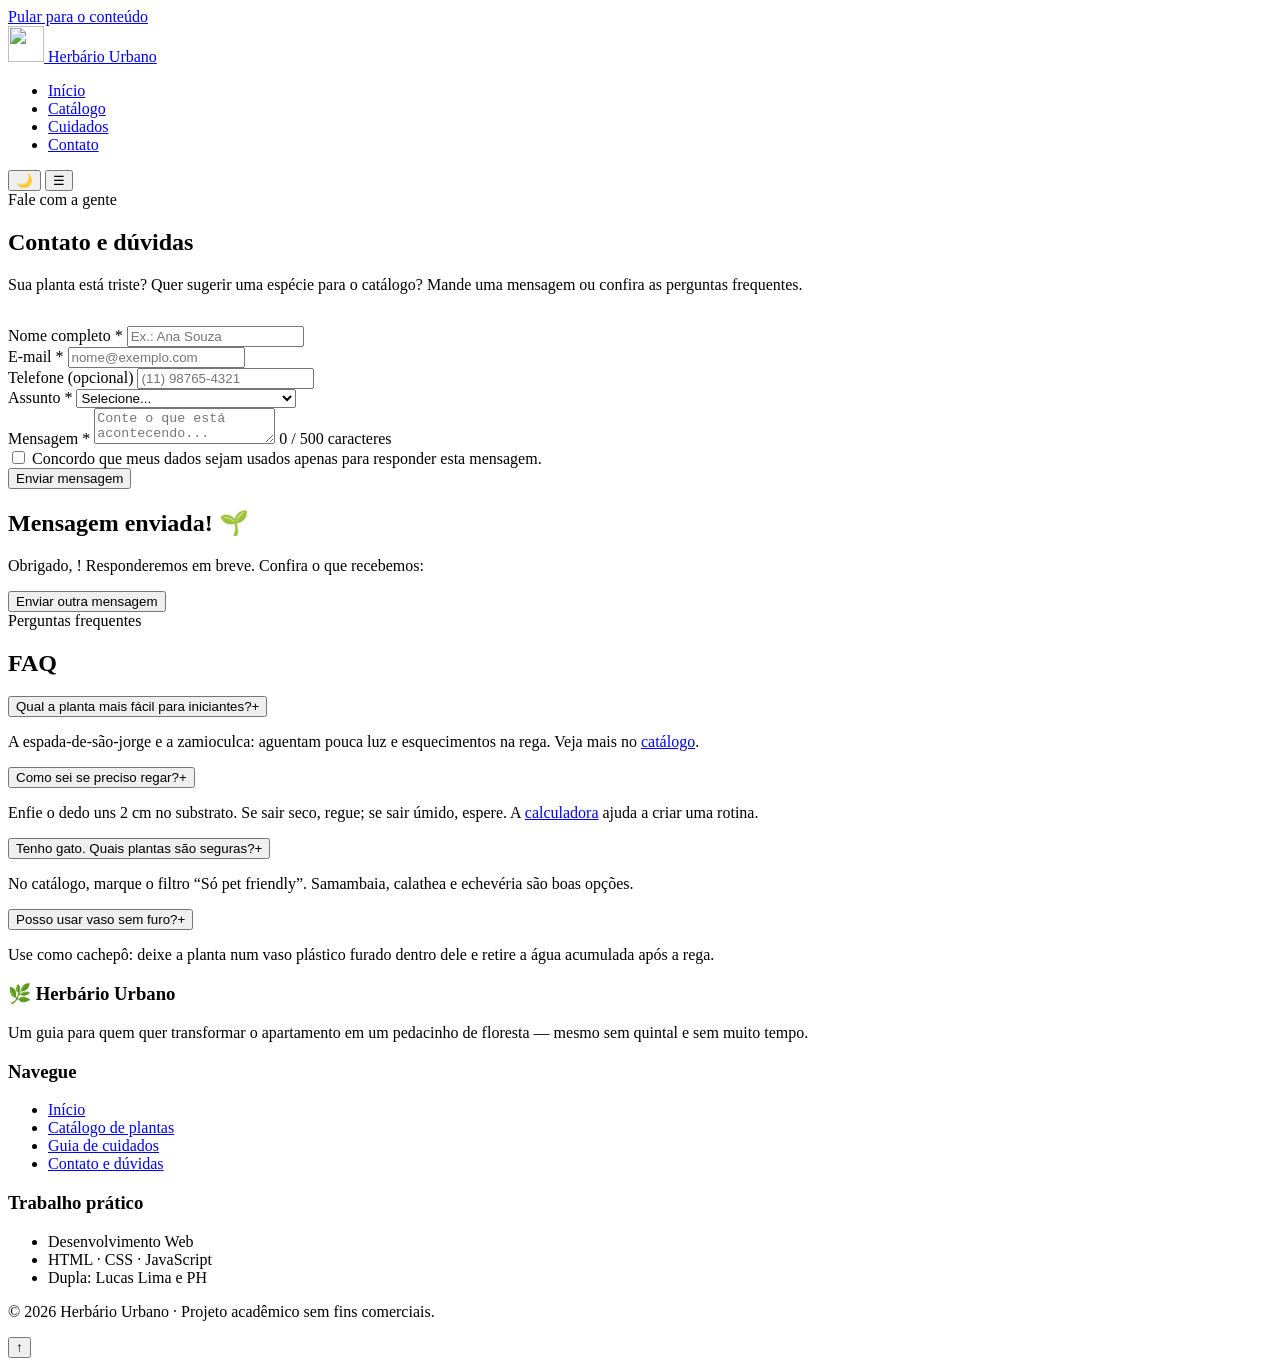
==== contato.html @ 374f01f7 "Add files via upload" ====
<!DOCTYPE html>
<html lang="pt-BR">
<head>
  <meta charset="UTF-8">
  <meta name="viewport" content="width=device-width, initial-scale=1.0">
  <meta name="description" content="Entre em contato e tire suas dúvidas sobre plantas.">
  <title>Contato | Herbário Urbano</title>
  <link rel="icon" href="img/logo.svg" type="image/svg+xml">
  <link rel="preconnect" href="https://fonts.googleapis.com">
  <link rel="preconnect" href="https://fonts.gstatic.com" crossorigin>
  <link href="https://fonts.googleapis.com/css2?family=Fraunces:wght@600;700&family=Inter:wght@400;500;600&display=swap" rel="stylesheet">
  <link rel="stylesheet" href="css/style.css">
</head>
<body>
  <a class="pular-link" href="#conteudo">Pular para o conteúdo</a>

  <header class="cabecalho">
    <nav class="nav container" aria-label="Navegação principal">
      <a href="index.html" class="logo">
        <img src="img/logo.svg" alt="" width="36" height="36">
        Herbário Urbano
      </a>
      <ul class="nav-lista" id="menu">
          <li><a href="index.html">Início</a></li>
          <li><a href="plantas.html">Catálogo</a></li>
          <li><a href="cuidados.html">Cuidados</a></li>
          <li><a href="contato.html" class="ativo" aria-current="page">Contato</a></li>
      </ul>
      <div class="nav-acoes">
        <button class="botao-icone tema-toggle" type="button" aria-label="Ativar tema escuro">🌙</button>
        <button class="botao-icone menu-toggle" type="button" aria-label="Abrir menu" aria-controls="menu" aria-expanded="false">☰</button>
      </div>
    </nav>
  </header>

  <main id="conteudo">
    <section class="pagina-topo container">
      <span class="etiqueta">Fale com a gente</span>
      <h1>Contato e dúvidas</h1>
      <p>Sua planta está triste? Quer sugerir uma espécie para o catálogo? Mande uma mensagem ou confira as perguntas frequentes.</p>
    </section>

    <section class="secao" style="padding-top:1rem">
      <div class="container duas-colunas">
        <div class="form-card">
          <form id="form-contato" novalidate>
            <div class="campo">
              <label for="nome">Nome completo *</label>
              <input type="text" id="nome" name="nome" autocomplete="name" placeholder="Ex.: Ana Souza">
              <span class="msg-erro" aria-live="polite"></span>
            </div>

            <div class="campo">
              <label for="email">E-mail *</label>
              <input type="email" id="email" name="email" autocomplete="email" placeholder="nome@exemplo.com">
              <span class="msg-erro" aria-live="polite"></span>
            </div>

            <div class="campo">
              <label for="telefone">Telefone (opcional)</label>
              <input type="tel" id="telefone" name="telefone" autocomplete="tel" placeholder="(11) 98765-4321">
              <span class="msg-erro" aria-live="polite"></span>
            </div>

            <div class="campo">
              <label for="assunto">Assunto *</label>
              <select id="assunto" name="assunto">
                <option value="">Selecione...</option>
                <option value="ajuda">Preciso de ajuda com uma planta</option>
                <option value="sugestao">Sugerir planta para o catálogo</option>
                <option value="elogio">Elogio ou crítica</option>
                <option value="outro">Outro assunto</option>
              </select>
              <span class="msg-erro" aria-live="polite"></span>
            </div>

            <div class="campo">
              <label for="mensagem">Mensagem *</label>
              <textarea id="mensagem" name="mensagem" maxlength="500" placeholder="Conte o que está acontecendo..."></textarea>
              <span class="contador" id="contador">0 / 500 caracteres</span>
              <span class="msg-erro" aria-live="polite"></span>
            </div>

            <div class="campo">
              <div class="checkbox">
                <input type="checkbox" id="termos" name="termos">
                <label for="termos">Concordo que meus dados sejam usados apenas para responder esta mensagem.</label>
              </div>
              <span class="msg-erro" aria-live="polite"></span>
            </div>

            <button class="botao" type="submit">Enviar mensagem</button>
          </form>

          <div class="sucesso-envio" id="sucesso-envio" tabindex="-1" aria-live="polite">
            <h2>Mensagem enviada! 🌱</h2>
            <p>Obrigado, <strong id="sucesso-nome"></strong>! Responderemos em breve. Confira o que recebemos:</p>
            <dl></dl>
            <button class="botao botao-secundario" type="button" id="nova-mensagem">Enviar outra mensagem</button>
          </div>
        </div>

        <aside>
          <span class="etiqueta">Perguntas frequentes</span>
          <h2>FAQ</h2>
          <div class="faq">
            <div class="faq-item">
              <button class="faq-pergunta" type="button" aria-expanded="false">Qual a planta mais fácil para iniciantes?<span aria-hidden="true">+</span></button>
              <div class="faq-resposta"><p>A espada-de-são-jorge e a zamioculca: aguentam pouca luz e esquecimentos na rega. Veja mais no <a href="plantas.html">catálogo</a>.</p></div>
            </div>
            <div class="faq-item">
              <button class="faq-pergunta" type="button" aria-expanded="false">Como sei se preciso regar?<span aria-hidden="true">+</span></button>
              <div class="faq-resposta"><p>Enfie o dedo uns 2 cm no substrato. Se sair seco, regue; se sair úmido, espere. A <a href="cuidados.html#calculadora">calculadora</a> ajuda a criar uma rotina.</p></div>
            </div>
            <div class="faq-item">
              <button class="faq-pergunta" type="button" aria-expanded="false">Tenho gato. Quais plantas são seguras?<span aria-hidden="true">+</span></button>
              <div class="faq-resposta"><p>No catálogo, marque o filtro “Só pet friendly”. Samambaia, calathea e echevéria são boas opções.</p></div>
            </div>
            <div class="faq-item">
              <button class="faq-pergunta" type="button" aria-expanded="false">Posso usar vaso sem furo?<span aria-hidden="true">+</span></button>
              <div class="faq-resposta"><p>Use como cachepô: deixe a planta num vaso plástico furado dentro dele e retire a água acumulada após a rega.</p></div>
            </div>
          </div>
        </aside>
      </div>
    </section>
  </main>

  <footer class="rodape">
    <div class="container">
      <div class="rodape-grade">
        <section>
          <h3>🌿 Herbário Urbano</h3>
          <p>Um guia para quem quer transformar o apartamento em um pedacinho de floresta — mesmo sem quintal e sem muito tempo.</p>
        </section>
        <nav aria-label="Links do rodapé">
          <h3>Navegue</h3>
          <ul>
            <li><a href="index.html">Início</a></li>
            <li><a href="plantas.html">Catálogo de plantas</a></li>
            <li><a href="cuidados.html">Guia de cuidados</a></li>
            <li><a href="contato.html">Contato e dúvidas</a></li>
          </ul>
        </nav>
        <section>
          <h3>Trabalho prático</h3>
          <ul>
            <li>Desenvolvimento Web</li>
            <li>HTML · CSS · JavaScript</li>
            <li>Dupla: Lucas Lima e PH</li>
          </ul>
        </section>
      </div>
      <p class="rodape-base">© <span id="ano-atual">2026</span> Herbário Urbano · Projeto acadêmico sem fins comerciais.</p>
    </div>
  </footer>

  <button class="botao-icone voltar-topo" type="button" aria-label="Voltar ao topo">↑</button>

  <script src="js/dados.js"></script>
  <script src="js/main.js"></script>
  <script src="js/contato.js"></script>
</body>
</html>
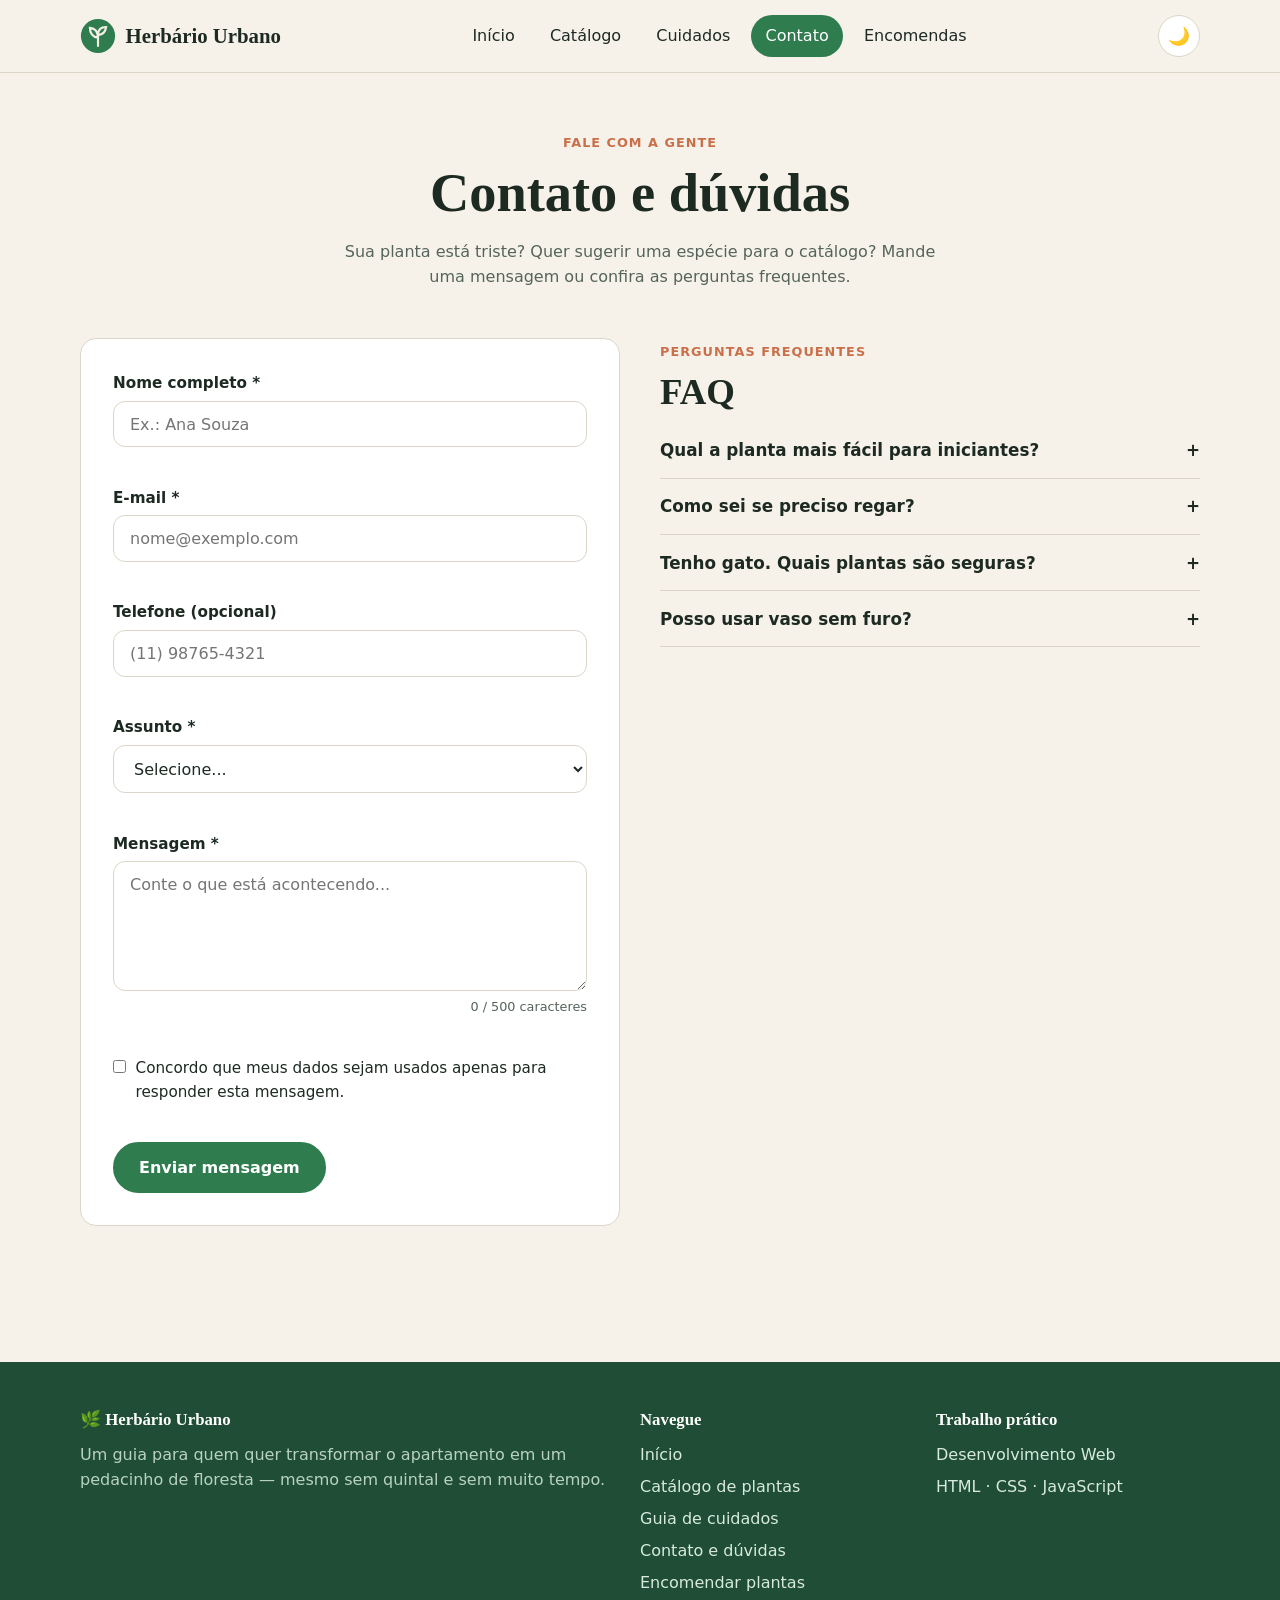
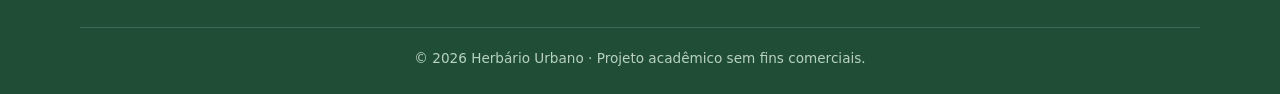
==== commit 2afd9557: "Add files via upload" ====
--- a/contato.html
+++ b/contato.html
@@ -25,6 +25,7 @@
           <li><a href="plantas.html">Catálogo</a></li>
           <li><a href="cuidados.html">Cuidados</a></li>
           <li><a href="contato.html" class="ativo" aria-current="page">Contato</a></li>
+          <li><a href="encomendas.html">Encomendas</a></li>
       </ul>
       <div class="nav-acoes">
         <button class="botao-icone tema-toggle" type="button" aria-label="Ativar tema escuro">🌙</button>
@@ -140,6 +141,7 @@
             <li><a href="plantas.html">Catálogo de plantas</a></li>
             <li><a href="cuidados.html">Guia de cuidados</a></li>
             <li><a href="contato.html">Contato e dúvidas</a></li>
+            <li><a href="encomendas.html">Encomendar plantas</a></li>
           </ul>
         </nav>
         <section>
@@ -147,7 +149,6 @@
           <ul>
             <li>Desenvolvimento Web</li>
             <li>HTML · CSS · JavaScript</li>
-            <li>Dupla: Lucas Lima e PH</li>
           </ul>
         </section>
       </div>
--- a/css/style.css
+++ b/css/style.css
@@ -0,0 +1,792 @@
+/* =========================================================
+   Herbário Urbano — folha de estilos principal
+   Organização:
+   1. Variáveis e reset
+   2. Tipografia e elementos base
+   3. Cabeçalho e navegação
+   4. Componentes (botões, cards, tabelas, formulários, modal)
+   5. Seções específicas das páginas
+   6. Rodapé
+   7. Animações
+   8. Responsividade
+   ========================================================= */
+
+/* ---------- 1. Variáveis e reset ---------- */
+:root {
+  --verde-escuro: #1f4d36;
+  --verde: #2f7d4f;
+  --verde-claro: #e5efe0;
+  --terracota: #c96f4a;
+  --areia: #f6f2e9;
+  --texto: #1d2a22;
+  --texto-suave: #55645a;
+  --branco: #ffffff;
+  --borda: #dcd6c8;
+  --erro: #b3261e;
+  --sucesso: #2f7d4f;
+  --sombra: 0 8px 24px rgba(31, 77, 54, 0.12);
+  --raio: 16px;
+  --fonte-titulo: "Fraunces", Georgia, serif;
+  --fonte-texto: "Inter", system-ui, -apple-system, "Segoe UI", sans-serif;
+  --largura-max: 1120px;
+}
+
+/* Tema escuro (ativado via JavaScript) */
+body.tema-escuro {
+  --verde-claro: #23332a;
+  --areia: #141c17;
+  --texto: #eef3ec;
+  --texto-suave: #a9b8ad;
+  --branco: #1c2620;
+  --borda: #34453a;
+  --sombra: 0 8px 24px rgba(0, 0, 0, 0.4);
+}
+
+*,
+*::before,
+*::after {
+  box-sizing: border-box;
+  margin: 0;
+  padding: 0;
+}
+
+html {
+  scroll-behavior: smooth;
+}
+
+/* ---------- 2. Tipografia e elementos base ---------- */
+body {
+  font-family: var(--fonte-texto);
+  background: var(--areia);
+  color: var(--texto);
+  line-height: 1.6;
+  transition: background 0.3s, color 0.3s;
+}
+
+h1,
+h2,
+h3 {
+  font-family: var(--fonte-titulo);
+  line-height: 1.2;
+  color: var(--texto);
+}
+
+h1 { font-size: clamp(2rem, 5vw, 3.4rem); }
+h2 { font-size: clamp(1.6rem, 3.5vw, 2.3rem); margin-bottom: 0.5rem; }
+h3 { font-size: 1.25rem; }
+
+p { color: var(--texto-suave); }
+
+a { color: var(--verde); }
+
+img { max-width: 100%; display: block; }
+
+.container {
+  width: 90%;
+  max-width: var(--largura-max);
+  margin: 0 auto;
+}
+
+.secao { padding: 4.5rem 0; }
+
+.secao-titulo {
+  text-align: center;
+  max-width: 640px;
+  margin: 0 auto 2.5rem;
+}
+
+.etiqueta {
+  display: inline-block;
+  font-size: 0.8rem;
+  font-weight: 600;
+  letter-spacing: 0.08em;
+  text-transform: uppercase;
+  color: var(--terracota);
+  margin-bottom: 0.5rem;
+}
+
+/* Link "pular para o conteúdo" (acessibilidade) */
+.pular-link {
+  position: absolute;
+  left: -999px;
+  background: var(--verde);
+  color: #fff;
+  padding: 0.5rem 1rem;
+  z-index: 200;
+}
+.pular-link:focus { left: 1rem; top: 1rem; }
+
+/* ---------- 3. Cabeçalho e navegação ---------- */
+.cabecalho {
+  position: sticky;
+  top: 0;
+  z-index: 100;
+  background: var(--areia);
+  border-bottom: 1px solid var(--borda);
+  transition: box-shadow 0.3s, background 0.3s;
+}
+
+.cabecalho.rolado { box-shadow: var(--sombra); }
+
+.nav {
+  display: flex;
+  align-items: center;
+  justify-content: space-between;
+  height: 72px;
+  gap: 1rem;
+}
+
+.logo {
+  display: flex;
+  align-items: center;
+  gap: 0.6rem;
+  font-family: var(--fonte-titulo);
+  font-size: 1.3rem;
+  font-weight: 700;
+  color: var(--texto);
+  text-decoration: none;
+}
+.logo img { width: 36px; height: 36px; }
+
+.nav-lista {
+  display: flex;
+  list-style: none;
+  gap: 0.4rem;
+}
+
+.nav-lista a {
+  display: block;
+  padding: 0.5rem 0.9rem;
+  border-radius: 999px;
+  color: var(--texto);
+  text-decoration: none;
+  font-weight: 500;
+  transition: background 0.2s;
+}
+
+.nav-lista a:hover { background: var(--verde-claro); }
+.nav-lista a.ativo { background: var(--verde); color: #fff; }
+
+.nav-acoes { display: flex; align-items: center; gap: 0.5rem; }
+
+.botao-icone {
+  width: 42px;
+  height: 42px;
+  border-radius: 50%;
+  border: 1px solid var(--borda);
+  background: var(--branco);
+  color: var(--texto);
+  font-size: 1.1rem;
+  cursor: pointer;
+  display: grid;
+  place-items: center;
+}
+
+.menu-toggle { display: none; }
+
+/* ---------- 4. Componentes ---------- */
+/* Botões */
+.botao {
+  display: inline-flex;
+  align-items: center;
+  gap: 0.5rem;
+  padding: 0.85rem 1.5rem;
+  border-radius: 999px;
+  border: 2px solid var(--verde);
+  background: var(--verde);
+  color: #fff;
+  font: 600 1rem var(--fonte-texto);
+  text-decoration: none;
+  cursor: pointer;
+  transition: transform 0.2s, background 0.2s;
+}
+.botao:hover { background: var(--verde-escuro); transform: translateY(-2px); }
+
+.botao-secundario { background: transparent; color: var(--verde); }
+.botao-secundario:hover { background: var(--verde-claro); }
+
+.botao:focus-visible,
+.botao-icone:focus-visible,
+.filtro:focus-visible,
+input:focus-visible,
+select:focus-visible,
+textarea:focus-visible {
+  outline: 3px solid var(--terracota);
+  outline-offset: 2px;
+}
+
+/* Cards */
+.grade-cards {
+  display: grid;
+  grid-template-columns: repeat(auto-fill, minmax(240px, 1fr));
+  gap: 1.5rem;
+}
+
+.card {
+  background: var(--branco);
+  border: 1px solid var(--borda);
+  border-radius: var(--raio);
+  padding: 1.5rem;
+  transition: transform 0.25s, box-shadow 0.25s;
+}
+.card:hover { transform: translateY(-4px); box-shadow: var(--sombra); }
+
+.card-icone { font-size: 2rem; margin-bottom: 0.75rem; }
+
+/* Card de planta */
+.card-planta {
+  display: flex;
+  flex-direction: column;
+  padding: 0;
+  overflow: hidden;
+  position: relative;
+}
+
+.card-planta figure {
+  background: var(--verde-claro);
+  padding: 1rem;
+}
+.card-planta figure img { height: 180px; margin: 0 auto; }
+
+.card-planta .card-corpo {
+  padding: 1.25rem;
+  display: flex;
+  flex-direction: column;
+  gap: 0.5rem;
+  flex: 1;
+}
+
+.nome-cientifico { font-style: italic; font-size: 0.9rem; }
+
+.selos { display: flex; flex-wrap: wrap; gap: 0.4rem; list-style: none; }
+.selo {
+  font-size: 0.75rem;
+  font-weight: 600;
+  padding: 0.25rem 0.6rem;
+  border-radius: 999px;
+  background: var(--verde-claro);
+  color: var(--verde);
+}
+body.tema-escuro .selo { color: #9fd7b2; }
+.selo-pet { background: #fbe9df; color: var(--terracota); }
+
+.card-planta .botao { margin-top: auto; justify-content: center; padding: 0.6rem 1rem; }
+
+.favorito {
+  position: absolute;
+  top: 0.75rem;
+  right: 0.75rem;
+  width: 40px;
+  height: 40px;
+  border-radius: 50%;
+  border: none;
+  background: var(--branco);
+  box-shadow: var(--sombra);
+  font-size: 1.2rem;
+  cursor: pointer;
+  transition: transform 0.2s;
+}
+.favorito:hover { transform: scale(1.12); }
+.favorito.ativo { animation: pulsar 0.4s; }
+
+/* Tabelas */
+.tabela-wrapper {
+  overflow-x: auto;
+  border-radius: var(--raio);
+  border: 1px solid var(--borda);
+  background: var(--branco);
+}
+
+table { width: 100%; border-collapse: collapse; min-width: 560px; }
+caption { text-align: left; padding: 1rem 1.25rem; font-weight: 600; color: var(--texto); }
+th, td { padding: 0.9rem 1.25rem; text-align: left; border-top: 1px solid var(--borda); }
+thead th { background: var(--verde); color: #fff; border-top: none; }
+tbody tr:nth-child(even) { background: var(--verde-claro); }
+
+/* Formulários */
+.campo { display: flex; flex-direction: column; gap: 0.35rem; margin-bottom: 1.1rem; }
+.campo label { font-weight: 600; font-size: 0.95rem; }
+
+input[type="text"],
+input[type="email"],
+input[type="tel"],
+input[type="search"],
+select,
+textarea {
+  width: 100%;
+  padding: 0.8rem 1rem;
+  border: 1.5px solid var(--borda);
+  border-radius: 12px;
+  background: var(--branco);
+  color: var(--texto);
+  font: 1rem var(--fonte-texto);
+  transition: border-color 0.2s;
+}
+textarea { resize: vertical; min-height: 130px; }
+
+.campo.invalido input,
+.campo.invalido select,
+.campo.invalido textarea { border-color: var(--erro); }
+.campo.valido input,
+.campo.valido select,
+.campo.valido textarea { border-color: var(--sucesso); }
+
+.msg-erro { color: var(--erro); font-size: 0.85rem; min-height: 1.1em; }
+body.tema-escuro .msg-erro { color: #ff8a80; }
+
+.contador { font-size: 0.8rem; text-align: right; color: var(--texto-suave); }
+
+.checkbox { display: flex; flex-direction: row; align-items: flex-start; gap: 0.6rem; }
+.checkbox input { margin-top: 0.3rem; accent-color: var(--verde); }
+.checkbox label { font-weight: 400; }
+
+/* Modal */
+.modal {
+  position: fixed;
+  inset: 0;
+  background: rgba(10, 20, 14, 0.6);
+  display: grid;
+  place-items: center;
+  padding: 1rem;
+  z-index: 300;
+  opacity: 0;
+  visibility: hidden;
+  transition: opacity 0.25s, visibility 0.25s;
+}
+.modal.aberto { opacity: 1; visibility: visible; }
+
+.modal-conteudo {
+  background: var(--branco);
+  border-radius: var(--raio);
+  max-width: 720px;
+  width: 100%;
+  max-height: 90vh;
+  overflow-y: auto;
+  display: grid;
+  grid-template-columns: 220px 1fr;
+  transform: translateY(20px);
+  transition: transform 0.25s;
+}
+.modal.aberto .modal-conteudo { transform: translateY(0); }
+
+.modal-imagem { background: var(--verde-claro); padding: 1.5rem; display: grid; place-items: center; }
+.modal-texto { padding: 2rem; position: relative; }
+.modal-texto ul { margin: 1rem 0; padding-left: 1.2rem; }
+.modal-texto li { margin-bottom: 0.35rem; }
+.modal-fechar { position: absolute; top: 1rem; right: 1rem; }
+
+/* Avisos */
+.aviso {
+  padding: 1rem 1.25rem;
+  border-radius: 12px;
+  background: var(--verde-claro);
+  border-left: 5px solid var(--verde);
+}
+
+/* ---------- 5. Seções específicas ---------- */
+/* Hero (página inicial) */
+.hero { padding: 4rem 0 3rem; }
+.hero .container {
+  display: grid;
+  grid-template-columns: 1.1fr 1fr;
+  align-items: center;
+  gap: 3rem;
+}
+.hero p { font-size: 1.15rem; margin: 1.25rem 0 2rem; max-width: 520px; }
+.hero-botoes { display: flex; flex-wrap: wrap; gap: 1rem; }
+
+.hero-estante {
+  position: relative;
+  background: var(--verde-claro);
+  border-radius: 50%;
+  aspect-ratio: 1;
+  display: flex;
+  align-items: flex-end;
+  justify-content: center;
+  padding-bottom: 22%;
+}
+.hero-estante .prateleira {
+  position: absolute;
+  bottom: 20%;
+  left: 8%;
+  right: 8%;
+  height: 14px;
+  border-radius: 6px;
+  background: #b98a5e;
+}
+.hero-estante img { width: 30%; position: relative; z-index: 1; }
+.hero-estante img:nth-child(2) { width: 36%; animation: balancar 4s ease-in-out infinite; transform-origin: bottom; }
+.hero-estante img:nth-child(1) { animation: balancar 5s ease-in-out infinite reverse; transform-origin: bottom; }
+
+/* Estatísticas */
+.numeros {
+  display: flex;
+  justify-content: space-around;
+  flex-wrap: wrap;
+  gap: 1.5rem;
+  text-align: center;
+  padding: 2rem;
+  background: var(--verde);
+  border-radius: var(--raio);
+}
+.numeros strong { display: block; font: 700 2.4rem var(--fonte-titulo); color: #fff; }
+.numeros span { color: #d8eadc; }
+
+/* Planta do dia */
+.planta-do-dia {
+  display: flex;
+  align-items: center;
+  gap: 2rem;
+  background: var(--branco);
+  border: 1px solid var(--borda);
+  border-radius: var(--raio);
+  padding: 2rem;
+}
+.planta-do-dia img { width: 180px; flex-shrink: 0; }
+.planta-do-dia .botao { margin-top: 1rem; }
+
+/* Cabeçalho interno das páginas */
+.pagina-topo { padding: 3.5rem 0 2rem; text-align: center; }
+.pagina-topo p { max-width: 620px; margin: 0.75rem auto 0; }
+
+/* Barra de filtros (catálogo) */
+.filtros {
+  display: flex;
+  flex-wrap: wrap;
+  gap: 1rem;
+  align-items: center;
+  justify-content: space-between;
+  margin-bottom: 1.5rem;
+}
+.filtros input[type="search"] { max-width: 320px; }
+.grupo-filtros { display: flex; flex-wrap: wrap; gap: 0.5rem; }
+
+.filtro {
+  padding: 0.55rem 1rem;
+  border-radius: 999px;
+  border: 1.5px solid var(--borda);
+  background: var(--branco);
+  color: var(--texto);
+  font: 500 0.9rem var(--fonte-texto);
+  cursor: pointer;
+}
+.filtro.ativo { background: var(--verde); border-color: var(--verde); color: #fff; }
+
+.filtros-extra { display: flex; flex-wrap: wrap; gap: 1rem; align-items: center; margin-bottom: 1.5rem; }
+.filtros-extra select { width: auto; }
+.filtros-extra label { display: flex; align-items: center; gap: 0.4rem; cursor: pointer; }
+
+.resultado-contagem { font-weight: 600; margin-bottom: 1rem; color: var(--texto-suave); }
+.vazio { text-align: center; padding: 3rem 1rem; grid-column: 1 / -1; }
+
+/* Layout em duas colunas (cuidados e contato) */
+.duas-colunas {
+  display: grid;
+  grid-template-columns: 1fr 1fr;
+  gap: 2.5rem;
+  align-items: start;
+}
+
+.lista-passos { counter-reset: passo; list-style: none; display: grid; gap: 1rem; }
+.lista-passos li {
+  counter-increment: passo;
+  display: flex;
+  gap: 1rem;
+  align-items: flex-start;
+  background: var(--branco);
+  border: 1px solid var(--borda);
+  border-radius: 12px;
+  padding: 1rem;
+}
+.lista-passos li::before {
+  content: counter(passo);
+  flex-shrink: 0;
+  width: 34px;
+  height: 34px;
+  border-radius: 50%;
+  background: var(--terracota);
+  color: #fff;
+  display: grid;
+  place-items: center;
+  font-weight: 700;
+}
+
+.calculadora {
+  background: var(--branco);
+  border: 1px solid var(--borda);
+  border-radius: var(--raio);
+  padding: 2rem;
+}
+.resultado-calc { margin-top: 1.25rem; display: none; }
+.resultado-calc.visivel { display: block; animation: surgir 0.4s ease; }
+.resultado-calc strong { color: var(--verde); font-size: 1.15rem; }
+
+/* FAQ (acordeão) */
+.faq-item { border-bottom: 1px solid var(--borda); }
+.faq-pergunta {
+  width: 100%;
+  text-align: left;
+  background: none;
+  border: none;
+  padding: 1.1rem 0;
+  font: 600 1.05rem var(--fonte-texto);
+  color: var(--texto);
+  cursor: pointer;
+  display: flex;
+  justify-content: space-between;
+  gap: 1rem;
+}
+.faq-pergunta span { transition: transform 0.3s; }
+.faq-item.aberto .faq-pergunta span { transform: rotate(45deg); }
+.faq-resposta { max-height: 0; overflow: hidden; transition: max-height 0.35s ease; }
+.faq-resposta p { padding-bottom: 1.1rem; }
+
+.form-card {
+  background: var(--branco);
+  border: 1px solid var(--borda);
+  border-radius: var(--raio);
+  padding: 2rem;
+}
+
+.sucesso-envio { display: none; }
+.sucesso-envio.visivel { display: block; animation: surgir 0.4s ease; }
+.sucesso-envio dl { margin: 1rem 0; display: grid; grid-template-columns: auto 1fr; gap: 0.4rem 1rem; }
+.sucesso-envio dt { font-weight: 600; }
+.sucesso-envio dd { color: var(--texto-suave); word-break: break-word; }
+
+/* ---------- 6. Rodapé ---------- */
+.rodape { background: var(--verde-escuro); color: #d8eadc; padding: 3rem 0 1.5rem; margin-top: 4rem; }
+.rodape-grade {
+  display: grid;
+  grid-template-columns: 2fr 1fr 1fr;
+  gap: 2rem;
+  margin-bottom: 2rem;
+}
+.rodape h3 { color: #fff; margin-bottom: 0.75rem; font-size: 1.05rem; }
+.rodape p { color: #b9d2c0; }
+.rodape ul { list-style: none; display: grid; gap: 0.4rem; }
+.rodape a { color: #d8eadc; text-decoration: none; }
+.rodape a:hover { text-decoration: underline; }
+.rodape-base { border-top: 1px solid rgba(255, 255, 255, 0.15); padding-top: 1.25rem; font-size: 0.85rem; text-align: center; }
+
+/* Botão voltar ao topo */
+.voltar-topo {
+  position: fixed;
+  right: 1.25rem;
+  bottom: 1.25rem;
+  opacity: 0;
+  pointer-events: none;
+  transition: opacity 0.3s;
+  z-index: 90;
+  background: var(--verde);
+  color: #fff;
+  border: none;
+}
+.voltar-topo.visivel { opacity: 1; pointer-events: auto; }
+
+/* ---------- 7. Animações ---------- */
+@keyframes balancar {
+  0%, 100% { transform: rotate(-2deg); }
+  50% { transform: rotate(2deg); }
+}
+@keyframes surgir {
+  from { opacity: 0; transform: translateY(10px); }
+  to { opacity: 1; transform: translateY(0); }
+}
+@keyframes pulsar {
+  50% { transform: scale(1.35); }
+}
+
+/* Elementos que aparecem ao rolar a página (ativado pelo JS) */
+.revelar { opacity: 0; transform: translateY(30px); transition: opacity 0.6s, transform 0.6s; }
+.revelar.visivel { opacity: 1; transform: none; }
+
+@media (prefers-reduced-motion: reduce) {
+  *, *::before, *::after { animation: none !important; transition: none !important; }
+  .revelar { opacity: 1; transform: none; }
+}
+
+/* ---------- 8. Responsividade ---------- */
+@media (max-width: 900px) {
+  .hero .container,
+  .duas-colunas { grid-template-columns: 1fr; }
+  .hero { text-align: center; }
+  .hero p { margin-left: auto; margin-right: auto; }
+  .hero-botoes { justify-content: center; }
+  .hero-estante { max-width: 380px; margin: 0 auto; }
+  .rodape-grade { grid-template-columns: 1fr 1fr; }
+}
+
+@media (max-width: 720px) {
+  .menu-toggle { display: grid; }
+
+  .nav-lista {
+    position: absolute;
+    top: 72px;
+    left: 0;
+    right: 0;
+    flex-direction: column;
+    background: var(--areia);
+    border-bottom: 1px solid var(--borda);
+    padding: 0 5%;
+    max-height: 0;
+    overflow: hidden;
+    transition: max-height 0.35s ease, padding 0.35s;
+  }
+  .nav-lista.aberto { max-height: 320px; padding: 1rem 5%; }
+
+  .planta-do-dia { flex-direction: column; text-align: center; }
+  .modal-conteudo { grid-template-columns: 1fr; }
+  .modal-imagem img { width: 140px; }
+  .filtros input[type="search"] { max-width: none; }
+  .rodape-grade { grid-template-columns: 1fr; }
+  .secao { padding: 3rem 0; }
+}
+
+/* Texto visível apenas para leitores de tela */
+.sr-only {
+  position: absolute;
+  width: 1px;
+  height: 1px;
+  overflow: hidden;
+  clip: rect(0, 0, 0, 0);
+  white-space: nowrap;
+}
+
+/* Botões de rádio estilizados como "pílulas" na calculadora */
+.calculadora .filtro input { accent-color: var(--verde); }
+.calculadora .filtro:has(input:checked) { background: var(--verde); border-color: var(--verde); color: #fff; }
+
+/* =========================================================
+   9. Novidades: dupla, encomendas e menu com 5 links
+   (bloco acrescentado — nada acima foi alterado)
+   ========================================================= */
+
+/* Menu mobile com um link a mais */
+@media (max-width: 720px) {
+  .nav-lista.aberto { max-height: 400px; }
+}
+
+/* Página inicial: quem somos */
+.dupla {
+  list-style: none;
+  display: grid;
+  grid-template-columns: repeat(2, minmax(0, 300px));
+  justify-content: center;
+  gap: 2rem;
+}
+.pessoa {
+  background: var(--branco);
+  border: 1px solid var(--borda);
+  border-radius: var(--raio);
+  padding: 1rem 1rem 1.25rem;
+  text-align: center;
+  transition: transform 0.25s, box-shadow 0.25s;
+}
+.pessoa:hover { transform: translateY(-4px); box-shadow: var(--sombra); }
+.pessoa img {
+  width: 100%;
+  height: auto;
+  aspect-ratio: 1;
+  object-fit: cover;
+  object-position: center 30%;
+  border-radius: 12px;
+  margin-bottom: 1rem;
+}
+
+/* Página inicial: chamada para encomendas */
+.chamada-encomenda {
+  display: flex;
+  align-items: center;
+  justify-content: space-between;
+  gap: 2rem;
+  background: var(--verde-claro);
+  border-radius: var(--raio);
+  padding: 2.5rem;
+}
+.chamada-encomenda .botao { flex-shrink: 0; }
+
+/* Encomendas: como funciona */
+.passos-encomenda {
+  list-style: none;
+  display: grid;
+  grid-template-columns: repeat(3, 1fr);
+  gap: 1rem;
+}
+.passos-encomenda li {
+  background: var(--verde);
+  color: #fff;
+  border-radius: var(--raio);
+  padding: 1.25rem 1.5rem;
+  display: grid;
+  gap: 0.15rem;
+}
+.passos-encomenda strong { font: 700 1.2rem var(--fonte-titulo); }
+.passos-encomenda span { color: #d8eadc; }
+
+/* Encomendas: layout formulário + resumo */
+.layout-encomenda {
+  display: grid;
+  grid-template-columns: 1fr 320px;
+  gap: 2rem;
+  align-items: start;
+}
+.layout-encomenda h2 { font-size: 1.5rem; }
+
+.lista-encomenda { list-style: none; display: grid; gap: 0.6rem; margin: 1.25rem 0 0.5rem; }
+.item-encomenda {
+  display: flex;
+  align-items: center;
+  gap: 1rem;
+  padding: 0.6rem 0.9rem;
+  border: 1.5px solid var(--borda);
+  border-radius: 12px;
+  transition: border-color 0.2s, background 0.2s;
+}
+.item-encomenda.escolhido { border-color: var(--verde); background: var(--verde-claro); }
+.item-encomenda img { width: 56px; flex-shrink: 0; }
+.item-encomenda > div:first-of-type { flex: 1; display: grid; }
+.item-encomenda span { font-size: 0.85rem; color: var(--texto-suave); }
+
+.quantidade { display: flex; align-items: center; gap: 0.5rem; }
+.quantidade output { min-width: 1.6rem; text-align: center; font-weight: 700; }
+
+.opcoes-pilula .filtro input { accent-color: var(--verde); }
+.opcoes-pilula .filtro:has(input:checked) { background: var(--verde); border-color: var(--verde); color: #fff; }
+
+/* Encomendas: resumo do pedido */
+.resumo-encomenda {
+  position: sticky;
+  top: 90px;
+  background: var(--branco);
+  border: 1px solid var(--borda);
+  border-radius: var(--raio);
+  padding: 1.5rem;
+  box-shadow: var(--sombra);
+}
+.resumo-encomenda ul { list-style: none; margin: 1rem 0; display: grid; gap: 0.4rem; }
+.resumo-encomenda li { display: flex; justify-content: space-between; gap: 1rem; }
+.resumo-encomenda .resumo-vazio { color: var(--texto-suave); font-size: 0.9rem; }
+.resumo-total {
+  display: flex;
+  justify-content: space-between;
+  border-top: 1px solid var(--borda);
+  padding-top: 0.75rem;
+  margin-bottom: 1rem;
+  color: var(--texto);
+}
+.resumo-encomenda > .botao { width: 100%; justify-content: center; }
+.resumo-encomenda .sucesso-envio .botao { width: 100%; justify-content: center; margin-top: 0.75rem; }
+.resumo-encomenda .sucesso-envio p { margin-top: 0.5rem; }
+
+@media (max-width: 900px) {
+  .layout-encomenda { grid-template-columns: 1fr; }
+  .resumo-encomenda { position: static; }
+}
+
+@media (max-width: 720px) {
+  .dupla { grid-template-columns: minmax(0, 300px); }
+  .chamada-encomenda { flex-direction: column; text-align: center; padding: 2rem 1.5rem; }
+  .passos-encomenda { grid-template-columns: 1fr; }
+  .item-encomenda { flex-wrap: wrap; }
+}
